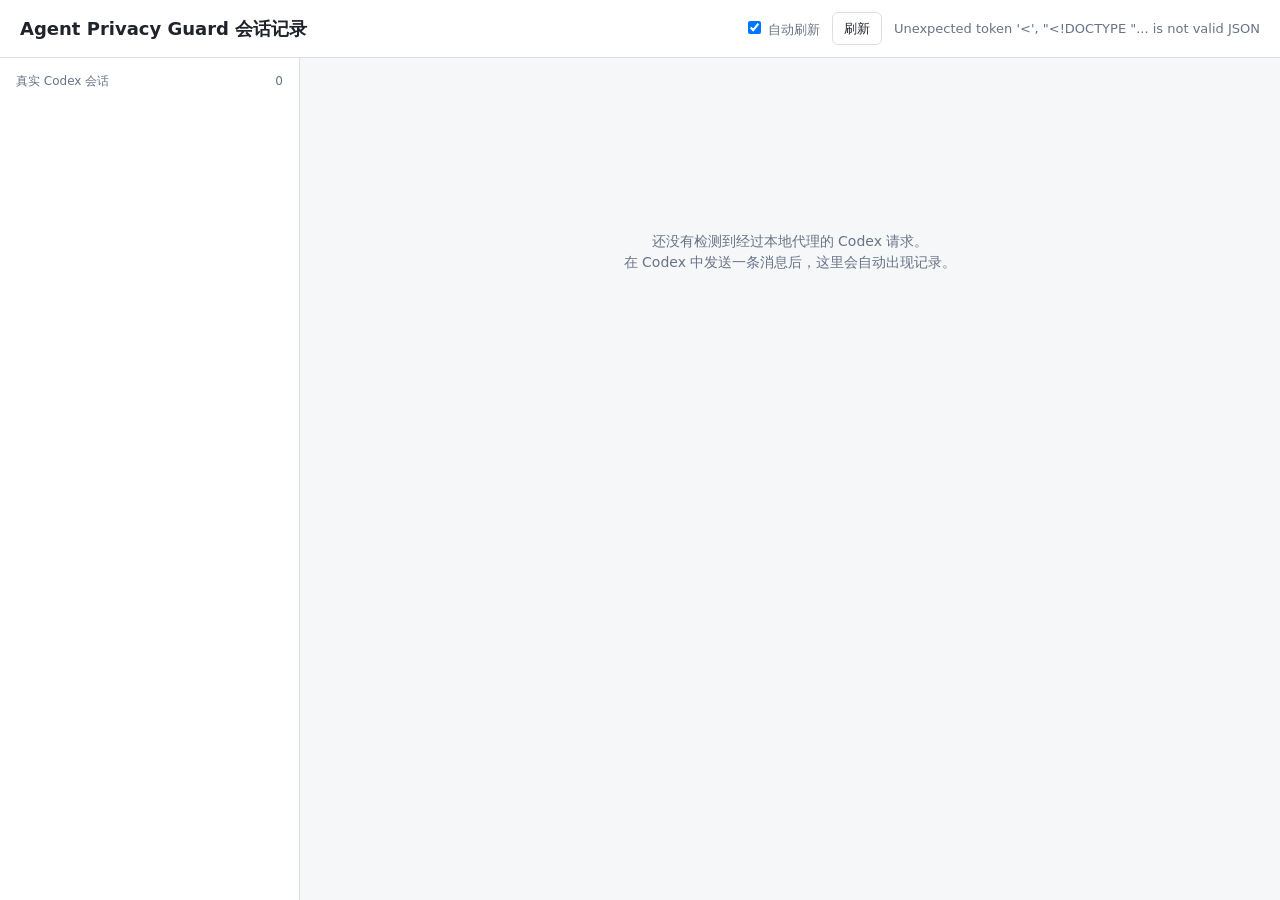
==== web/debug.html @ 15f10512 "初步联通" ====
<!doctype html>
<html lang="zh-CN">
<head>
  <meta charset="utf-8">
  <meta name="viewport" content="width=device-width, initial-scale=1">
  <title>Agent Privacy Guard 会话记录</title>
  <style>
    :root {
      color-scheme: light;
      --bg: #f6f7f9;
      --panel: #ffffff;
      --line: #d9dee7;
      --text: #20242a;
      --muted: #687386;
      --accent: #1769d2;
      --accent-soft: #eaf2fc;
      --ok: #087a55;
      --mask: #a15c00;
      --danger: #b42318;
    }

    * { box-sizing: border-box; }

    body {
      margin: 0;
      min-height: 100vh;
      background: var(--bg);
      color: var(--text);
      font: 14px/1.5 system-ui, -apple-system, BlinkMacSystemFont, "Segoe UI", sans-serif;
    }

    button, input { font: inherit; }

    header {
      height: 58px;
      display: flex;
      align-items: center;
      justify-content: space-between;
      gap: 16px;
      border-bottom: 1px solid var(--line);
      background: var(--panel);
      padding: 0 20px;
    }

    h1 {
      margin: 0;
      font-size: 18px;
      font-weight: 650;
    }

    .header-actions {
      display: flex;
      align-items: center;
      gap: 12px;
      color: var(--muted);
      font-size: 13px;
    }

    .refresh {
      border: 1px solid var(--line);
      border-radius: 6px;
      background: #fff;
      color: var(--text);
      padding: 6px 11px;
      cursor: pointer;
    }

    .layout {
      height: calc(100vh - 58px);
      display: grid;
      grid-template-columns: 300px minmax(0, 1fr);
    }

    aside {
      min-width: 0;
      overflow: auto;
      border-right: 1px solid var(--line);
      background: var(--panel);
    }

    .aside-title {
      position: sticky;
      top: 0;
      z-index: 1;
      display: flex;
      justify-content: space-between;
      padding: 14px 16px 10px;
      background: var(--panel);
      color: var(--muted);
      font-size: 12px;
    }

    .session-list {
      display: grid;
      gap: 2px;
      padding: 0 8px 12px;
    }

    .session-item {
      width: 100%;
      display: grid;
      gap: 4px;
      border: 0;
      border-radius: 6px;
      background: transparent;
      color: var(--text);
      padding: 10px;
      text-align: left;
      cursor: pointer;
    }

    .session-item:hover { background: #f3f5f8; }
    .session-item.active { background: var(--accent-soft); }

    .session-name, .session-preview {
      overflow: hidden;
      text-overflow: ellipsis;
      white-space: nowrap;
    }

    .session-name { font-weight: 600; }
    .session-preview { color: var(--muted); font-size: 12px; }

    .workspace {
      min-width: 0;
      overflow: auto;
      padding: 20px;
    }

    .conversation-head {
      max-width: 980px;
      margin: 0 auto 14px;
      display: flex;
      align-items: flex-start;
      justify-content: space-between;
      gap: 16px;
    }

    .conversation-title {
      margin: 0;
      font-size: 16px;
      font-weight: 650;
      overflow-wrap: anywhere;
    }

    .conversation-meta { color: var(--muted); font-size: 12px; }

    .conversation {
      max-width: 980px;
      min-height: 360px;
      display: grid;
      align-content: start;
      gap: 14px;
      margin: 0 auto;
    }

    .empty {
      min-height: 320px;
      display: grid;
      place-items: center;
      color: var(--muted);
      text-align: center;
      padding: 24px;
    }

    .turn {
      display: grid;
      gap: 8px;
      padding-bottom: 14px;
      border-bottom: 1px solid #e7eaf0;
    }

    .bubble {
      max-width: min(780px, 88%);
      border-radius: 8px;
      padding: 10px 12px;
      white-space: pre-wrap;
      overflow-wrap: anywhere;
    }

    .user { justify-self: end; background: #e8eef7; }
    .assistant { justify-self: start; background: #fff; border: 1px solid var(--line); }
    .assistant.pending { color: var(--muted); }

    details {
      border: 1px solid var(--line);
      border-radius: 8px;
      background: #fbfcfd;
    }

    summary {
      cursor: pointer;
      padding: 9px 11px;
      color: var(--muted);
      user-select: none;
    }

    .trace { display: grid; gap: 10px; padding: 0 11px 11px; }
    .meta { display: flex; flex-wrap: wrap; gap: 7px; }

    .pill {
      border: 1px solid var(--line);
      border-radius: 999px;
      padding: 2px 8px;
      background: #fff;
      color: var(--muted);
      font-size: 12px;
    }

    .pill.allow { color: var(--ok); border-color: #9fe0c3; }
    .pill.mask { color: var(--mask); border-color: #efc574; }
    .pill.block, .pill.error { color: var(--danger); border-color: #efaaa5; }

    .trace-grid {
      display: grid;
      grid-template-columns: repeat(2, minmax(0, 1fr));
      gap: 10px;
    }

    .trace-block { display: grid; gap: 5px; min-width: 0; }
    .trace-block label { color: var(--muted); font-size: 12px; }

    pre {
      min-height: 86px;
      max-height: 300px;
      margin: 0;
      overflow: auto;
      border: 1px solid #e2e6ec;
      border-radius: 6px;
      background: #fff;
      padding: 9px;
      white-space: pre-wrap;
      overflow-wrap: anywhere;
    }

    @media (max-width: 760px) {
      header { height: auto; min-height: 58px; padding: 10px 14px; }
      .layout { height: auto; grid-template-columns: 1fr; }
      aside { max-height: 230px; border-right: 0; border-bottom: 1px solid var(--line); }
      .workspace { padding: 14px; }
      .trace-grid { grid-template-columns: 1fr; }
      .bubble { max-width: 100%; }
    }
  </style>
</head>
<body>
  <header>
    <h1>Agent Privacy Guard 会话记录</h1>
    <div class="header-actions">
      <label><input id="autoRefresh" type="checkbox" checked> 自动刷新</label>
      <button id="refresh" class="refresh" type="button">刷新</button>
      <span id="status">正在读取真实代理记录</span>
    </div>
  </header>

  <div class="layout">
    <aside>
      <div class="aside-title"><span>真实 Codex 会话</span><span id="sessionCount">0</span></div>
      <div id="sessionList" class="session-list"></div>
    </aside>

    <main class="workspace">
      <div id="conversationHead" class="conversation-head" hidden>
        <div>
          <h2 id="conversationTitle" class="conversation-title"></h2>
          <div id="conversationLabel" class="conversation-meta"></div>
        </div>
        <div id="conversationMeta" class="conversation-meta"></div>
      </div>
      <section id="conversation" class="conversation" aria-live="polite">
        <div class="empty">还没有检测到经过本地代理的 Codex 请求。<br>在 Codex 中发送一条消息后，这里会自动出现记录。</div>
      </section>
    </main>
  </div>

  <script>
    const sessionList = document.getElementById("sessionList");
    const sessionCount = document.getElementById("sessionCount");
    const conversation = document.getElementById("conversation");
    const conversationHead = document.getElementById("conversationHead");
    const conversationTitle = document.getElementById("conversationTitle");
    const conversationLabel = document.getElementById("conversationLabel");
    const conversationMeta = document.getElementById("conversationMeta");
    const statusEl = document.getElementById("status");
    const autoRefresh = document.getElementById("autoRefresh");
    let selectedSessionId = "";
    let sessions = [];
    const expandedTraceIds = new Set();

    function display(value, fallback = "(空)") {
      return value == null || value === "" ? fallback : String(value);
    }

    function shortTime(value) {
      if (!value) return "";
      return value.replace("T", " ");
    }

    function setStatus(value) {
      statusEl.textContent = value;
    }

    function makeText(tag, className, value) {
      const element = document.createElement(tag);
      element.className = className;
      element.textContent = value;
      return element;
    }

    function renderSessionList() {
      sessionList.replaceChildren();
      sessionCount.textContent = sessions.length;
      for (const item of sessions) {
        const button = document.createElement("button");
        button.type = "button";
        button.className = `session-item${item.session_id === selectedSessionId ? " active" : ""}`;
        button.append(
          makeText("span", "session-name", item.session_id),
          makeText("span", "session-preview", display(item.latest_text, "等待会话内容")),
          makeText("span", "session-preview", `${item.trace_count} 次请求 · ${shortTime(item.updated_at)}`),
        );
        button.addEventListener("click", () => selectSession(item.session_id));
        sessionList.append(button);
      }
    }

    function traceBlock(labelText, value) {
      const block = document.createElement("div");
      block.className = "trace-block";
      const label = document.createElement("label");
      label.textContent = labelText;
      const pre = document.createElement("pre");
      pre.textContent = display(value);
      block.append(label, pre);
      return block;
    }

    function renderTrace(trace, index) {
      const turn = document.createElement("article");
      turn.className = "turn";
      turn.append(makeText("div", "bubble user", display(trace.original_text)));

      const pending = trace.status === "in_progress";
      const answer = trace.error
        ? `代理请求失败：${trace.error}`
        : pending
          ? "模型正在回复…"
          : display(trace.assistant_reply, "该次请求没有文本回复，详情中仍保留完整事件文件。");
      turn.append(makeText("div", `bubble assistant${pending ? " pending" : ""}`, answer));

      const details = document.createElement("details");
      details.dataset.traceId = trace.trace_id;
      details.open = expandedTraceIds.has(trace.trace_id);
      details.addEventListener("toggle", () => {
        if (details.open) expandedTraceIds.add(trace.trace_id);
        else expandedTraceIds.delete(trace.trace_id);
      });
      const summary = document.createElement("summary");
      summary.textContent = "隐私处理详情";
      const traceBody = document.createElement("div");
      traceBody.className = "trace";
      const meta = document.createElement("div");
      meta.className = "meta";
      const values = [
        [`action: ${trace.action}`, `pill ${trace.action}`],
        [`status: ${trace.status}`, `pill ${trace.status}`],
        [`turn: ${index + 1}`, "pill"],
        [`route: ${trace.route}`, "pill"],
        [`model: ${display(trace.model, "unknown")}`, "pill"],
        [`tokens: ${trace.token_count || 0}`, "pill"],
        [shortTime(trace.created_at), "pill"],
      ];
      for (const [value, className] of values) meta.append(makeText("span", className, value));

      const grid = document.createElement("div");
      grid.className = "trace-grid";
      grid.append(
        traceBlock("用户原文", trace.original_text),
        traceBlock("过滤后发给云端的文本", trace.sent_text),
        traceBlock("云端模型原始回复", trace.assistant_raw_reply),
        traceBlock("恢复后的最终答案", trace.assistant_reply),
      );
      traceBody.append(meta, grid);
      details.append(summary, traceBody);
      turn.append(details);
      return turn;
    }

    async function loadSession(sessionId) {
      const response = await fetch(`/gateway-traces/${encodeURIComponent(sessionId)}`, { cache: "no-store" });
      const payload = await response.json();
      if (!response.ok) throw new Error(payload.error || "读取会话失败");
      if (selectedSessionId !== sessionId) return;

      conversationHead.hidden = false;
      conversationTitle.textContent = payload.session_id;
      conversationLabel.textContent = payload.label || "本地识别的 Codex 会话";
      conversationMeta.textContent = `${payload.traces.length} 次请求 · 更新于 ${shortTime(payload.updated_at)}`;
      conversation.replaceChildren(...payload.traces.map(renderTrace));
    }

    async function selectSession(sessionId) {
      selectedSessionId = sessionId;
      renderSessionList();
      await loadSession(sessionId);
    }

    async function refresh() {
      try {
        const response = await fetch("/gateway-traces", { cache: "no-store" });
        const payload = await response.json();
        if (!response.ok) throw new Error(payload.error || "读取会话列表失败");
        sessions = payload.sessions || [];
        if (!selectedSessionId && sessions.length) selectedSessionId = sessions[0].session_id;
        if (selectedSessionId && !sessions.some(item => item.session_id === selectedSessionId)) {
          selectedSessionId = sessions[0]?.session_id || "";
        }
        renderSessionList();
        if (selectedSessionId) await loadSession(selectedSessionId);
        setStatus(`已连接 · ${shortTime(new Date().toISOString().slice(0, 19))}`);
      } catch (error) {
        setStatus(error.message);
      }
    }

    document.getElementById("refresh").addEventListener("click", refresh);
    setInterval(() => { if (autoRefresh.checked) refresh(); }, 2500);
    refresh();
  </script>
</body>
</html>
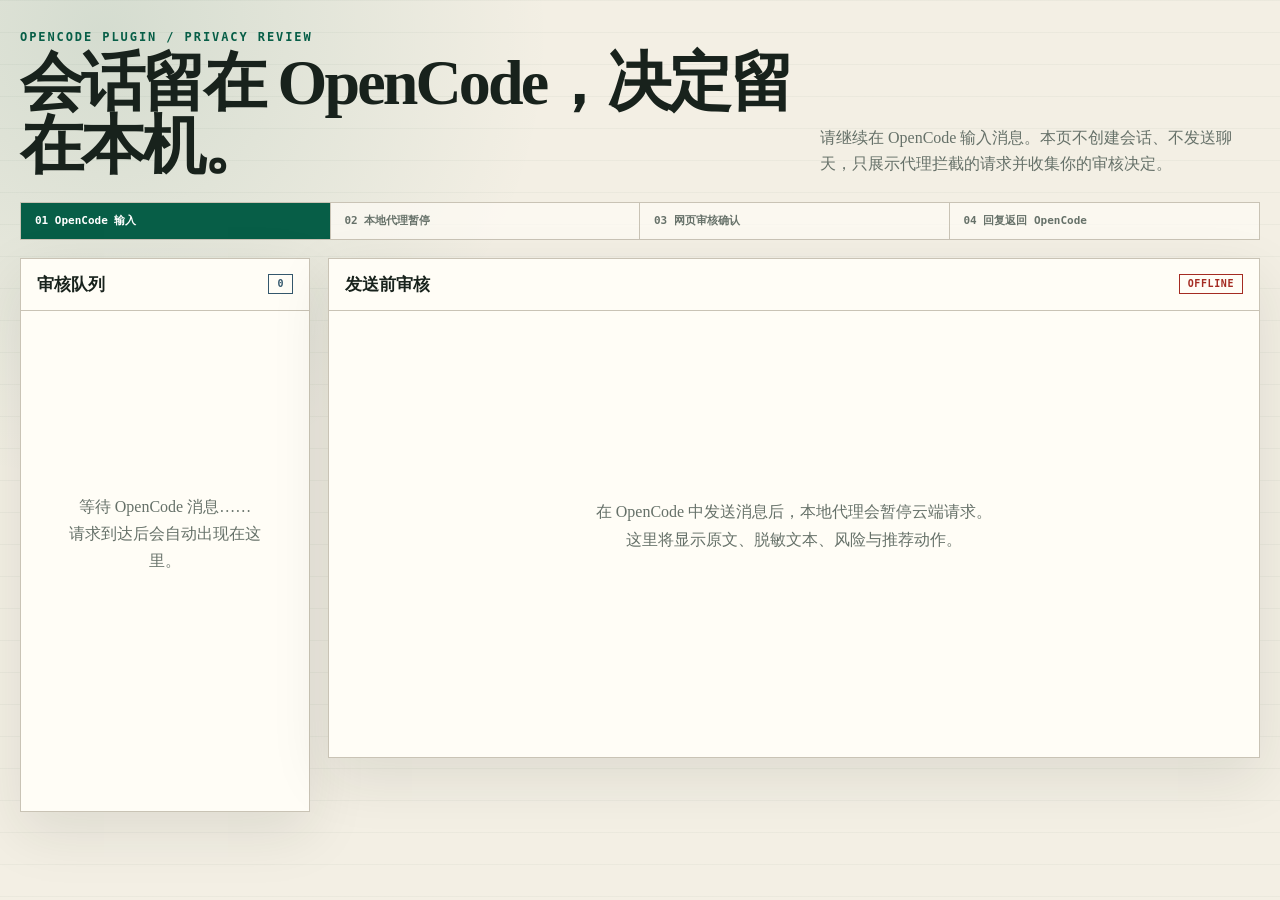
==== commit c5a7a16f: "opencode的插件初步" ====
--- a/web/debug.html
+++ b/web/debug.html
@@ -3,429 +3,108 @@
 <head>
   <meta charset="utf-8">
   <meta name="viewport" content="width=device-width, initial-scale=1">
-  <title>Agent Privacy Guard 会话记录</title>
+  <title>OpenCode Privacy Review</title>
   <style>
-    :root {
-      color-scheme: light;
-      --bg: #f6f7f9;
-      --panel: #ffffff;
-      --line: #d9dee7;
-      --text: #20242a;
-      --muted: #687386;
-      --accent: #1769d2;
-      --accent-soft: #eaf2fc;
-      --ok: #087a55;
-      --mask: #a15c00;
-      --danger: #b42318;
-    }
-
-    * { box-sizing: border-box; }
-
-    body {
-      margin: 0;
-      min-height: 100vh;
-      background: var(--bg);
-      color: var(--text);
-      font: 14px/1.5 system-ui, -apple-system, BlinkMacSystemFont, "Segoe UI", sans-serif;
-    }
-
-    button, input { font: inherit; }
-
-    header {
-      height: 58px;
-      display: flex;
-      align-items: center;
-      justify-content: space-between;
-      gap: 16px;
-      border-bottom: 1px solid var(--line);
-      background: var(--panel);
-      padding: 0 20px;
-    }
-
-    h1 {
-      margin: 0;
-      font-size: 18px;
-      font-weight: 650;
-    }
-
-    .header-actions {
-      display: flex;
-      align-items: center;
-      gap: 12px;
-      color: var(--muted);
-      font-size: 13px;
-    }
-
-    .refresh {
-      border: 1px solid var(--line);
-      border-radius: 6px;
-      background: #fff;
-      color: var(--text);
-      padding: 6px 11px;
-      cursor: pointer;
-    }
-
-    .layout {
-      height: calc(100vh - 58px);
-      display: grid;
-      grid-template-columns: 300px minmax(0, 1fr);
-    }
-
-    aside {
-      min-width: 0;
-      overflow: auto;
-      border-right: 1px solid var(--line);
-      background: var(--panel);
-    }
-
-    .aside-title {
-      position: sticky;
-      top: 0;
-      z-index: 1;
-      display: flex;
-      justify-content: space-between;
-      padding: 14px 16px 10px;
-      background: var(--panel);
-      color: var(--muted);
-      font-size: 12px;
-    }
-
-    .session-list {
-      display: grid;
-      gap: 2px;
-      padding: 0 8px 12px;
-    }
-
-    .session-item {
-      width: 100%;
-      display: grid;
-      gap: 4px;
-      border: 0;
-      border-radius: 6px;
-      background: transparent;
-      color: var(--text);
-      padding: 10px;
-      text-align: left;
-      cursor: pointer;
-    }
-
-    .session-item:hover { background: #f3f5f8; }
-    .session-item.active { background: var(--accent-soft); }
-
-    .session-name, .session-preview {
-      overflow: hidden;
-      text-overflow: ellipsis;
-      white-space: nowrap;
-    }
-
-    .session-name { font-weight: 600; }
-    .session-preview { color: var(--muted); font-size: 12px; }
-
-    .workspace {
-      min-width: 0;
-      overflow: auto;
-      padding: 20px;
-    }
-
-    .conversation-head {
-      max-width: 980px;
-      margin: 0 auto 14px;
-      display: flex;
-      align-items: flex-start;
-      justify-content: space-between;
-      gap: 16px;
-    }
-
-    .conversation-title {
-      margin: 0;
-      font-size: 16px;
-      font-weight: 650;
-      overflow-wrap: anywhere;
-    }
-
-    .conversation-meta { color: var(--muted); font-size: 12px; }
-
-    .conversation {
-      max-width: 980px;
-      min-height: 360px;
-      display: grid;
-      align-content: start;
-      gap: 14px;
-      margin: 0 auto;
-    }
-
-    .empty {
-      min-height: 320px;
-      display: grid;
-      place-items: center;
-      color: var(--muted);
-      text-align: center;
-      padding: 24px;
-    }
-
-    .turn {
-      display: grid;
-      gap: 8px;
-      padding-bottom: 14px;
-      border-bottom: 1px solid #e7eaf0;
-    }
-
-    .bubble {
-      max-width: min(780px, 88%);
-      border-radius: 8px;
-      padding: 10px 12px;
-      white-space: pre-wrap;
-      overflow-wrap: anywhere;
-    }
-
-    .user { justify-self: end; background: #e8eef7; }
-    .assistant { justify-self: start; background: #fff; border: 1px solid var(--line); }
-    .assistant.pending { color: var(--muted); }
-
-    details {
-      border: 1px solid var(--line);
-      border-radius: 8px;
-      background: #fbfcfd;
-    }
-
-    summary {
-      cursor: pointer;
-      padding: 9px 11px;
-      color: var(--muted);
-      user-select: none;
-    }
-
-    .trace { display: grid; gap: 10px; padding: 0 11px 11px; }
-    .meta { display: flex; flex-wrap: wrap; gap: 7px; }
-
-    .pill {
-      border: 1px solid var(--line);
-      border-radius: 999px;
-      padding: 2px 8px;
-      background: #fff;
-      color: var(--muted);
-      font-size: 12px;
-    }
-
-    .pill.allow { color: var(--ok); border-color: #9fe0c3; }
-    .pill.mask { color: var(--mask); border-color: #efc574; }
-    .pill.block, .pill.error { color: var(--danger); border-color: #efaaa5; }
-
-    .trace-grid {
-      display: grid;
-      grid-template-columns: repeat(2, minmax(0, 1fr));
-      gap: 10px;
-    }
-
-    .trace-block { display: grid; gap: 5px; min-width: 0; }
-    .trace-block label { color: var(--muted); font-size: 12px; }
-
-    pre {
-      min-height: 86px;
-      max-height: 300px;
-      margin: 0;
-      overflow: auto;
-      border: 1px solid #e2e6ec;
-      border-radius: 6px;
-      background: #fff;
-      padding: 9px;
-      white-space: pre-wrap;
-      overflow-wrap: anywhere;
-    }
-
-    @media (max-width: 760px) {
-      header { height: auto; min-height: 58px; padding: 10px 14px; }
-      .layout { height: auto; grid-template-columns: 1fr; }
-      aside { max-height: 230px; border-right: 0; border-bottom: 1px solid var(--line); }
-      .workspace { padding: 14px; }
-      .trace-grid { grid-template-columns: 1fr; }
-      .bubble { max-width: 100%; }
-    }
+    :root { color-scheme:light; --ink:#18221c; --muted:#667169; --paper:#f3efe4; --card:#fffdf6; --line:#c9c3b5; --green:#075e47; --green-soft:#deebe2; --amber:#9b5900; --red:#a42b22; --shadow:0 20px 55px rgba(31,39,32,.1); }
+    * { box-sizing:border-box; }
+    body { margin:0; min-height:100vh; background:radial-gradient(circle at 8% 4%,rgba(7,94,71,.13),transparent 28rem),linear-gradient(rgba(24,34,28,.035) 1px,transparent 1px),var(--paper); background-size:auto,100% 32px,auto; color:var(--ink); font-family:Georgia,"Noto Serif SC",serif; }
+    button,textarea { font:inherit; } button { cursor:pointer; }
+    .shell { width:min(1240px,calc(100% - 30px)); margin:0 auto; padding:30px 0 54px; }
+    header { display:flex; justify-content:space-between; gap:24px; align-items:end; margin-bottom:24px; }
+    .eyebrow { margin:0 0 8px; color:var(--green); font:700 12px/1.2 ui-monospace,monospace; letter-spacing:.16em; text-transform:uppercase; }
+    h1 { margin:0; font-size:clamp(34px,5vw,64px); line-height:.98; letter-spacing:-.045em; }
+    .lede { max-width:440px; margin:0; color:var(--muted); line-height:1.65; }
+    .flow { display:grid; grid-template-columns:repeat(4,1fr); border:1px solid var(--line); background:rgba(255,253,246,.68); margin-bottom:18px; }
+    .flow span { padding:11px 14px; border-right:1px solid var(--line); color:var(--muted); font:700 11px/1.25 ui-monospace,monospace; }
+    .flow span:last-child { border-right:0; } .flow .active { background:var(--green); color:white; }
+    .layout { display:grid; grid-template-columns:290px minmax(0,1fr); gap:18px; align-items:start; }
+    .panel { border:1px solid var(--line); background:var(--card); box-shadow:var(--shadow); }
+    .panel-head { display:flex; justify-content:space-between; align-items:center; gap:12px; padding:14px 16px; border-bottom:1px solid var(--line); }
+    .panel-head h2 { margin:0; font-size:17px; }
+    .badge { display:inline-flex; align-items:center; border:1px solid currentColor; padding:4px 8px; font:700 10px/1 ui-monospace,monospace; letter-spacing:.06em; text-transform:uppercase; }
+    .allow,.completed { color:var(--green); } .mask,.sending,.approved { color:var(--amber); } .block,.blocked,.error,.expired { color:var(--red); } .pending { color:#34576c; }
+    .queue { min-height:500px; padding:8px; }
+    .empty { min-height:430px; display:grid; place-items:center; padding:30px; color:var(--muted); text-align:center; line-height:1.7; }
+    .review-item { width:100%; display:grid; gap:7px; border:1px solid transparent; background:transparent; color:var(--ink); padding:11px; text-align:left; }
+    .review-item:hover { background:#f3f0e7; } .review-item.active { border-color:var(--green); background:var(--green-soft); }
+    .item-top { display:flex; justify-content:space-between; gap:8px; align-items:center; }
+    .item-title { overflow:hidden; text-overflow:ellipsis; white-space:nowrap; font-weight:700; }
+    .item-preview { overflow:hidden; text-overflow:ellipsis; white-space:nowrap; color:var(--muted); font-size:12px; }
+    .detail { min-height:500px; }
+    .detail-body { display:grid; gap:17px; padding:18px; }
+    .meta { display:flex; flex-wrap:wrap; gap:8px; }
+    .findings { display:flex; flex-wrap:wrap; gap:7px; }
+    .finding { background:#eee9dc; padding:5px 8px; font:12px/1.2 ui-monospace,monospace; }
+    .text-grid,.response-grid { display:grid; grid-template-columns:1fr 1fr; gap:12px; }
+    .label { color:var(--muted); font:700 11px/1.2 ui-monospace,monospace; letter-spacing:.08em; text-transform:uppercase; }
+    pre { min-height:140px; max-height:300px; margin:7px 0 0; overflow:auto; border:1px solid var(--line); background:#fff; padding:13px; white-space:pre-wrap; overflow-wrap:anywhere; font:13px/1.55 ui-monospace,"Cascadia Mono",monospace; }
+    .actions { display:grid; grid-template-columns:repeat(3,1fr); gap:9px; }
+    .action { position:relative; display:block; border:1px solid var(--line); padding:12px; color:var(--ink); cursor:pointer; }
+    .action input { position:absolute; opacity:0; pointer-events:none; }
+    .action strong { display:block; font:800 13px/1.2 ui-monospace,monospace; text-transform:uppercase; }
+    .action span { display:block; margin-top:6px; color:var(--muted); font-size:12px; }
+    .action:has(input:checked) { border-color:var(--green); background:var(--green-soft); box-shadow:inset 0 0 0 1px var(--green); }
+    .field { display:grid; gap:7px; border-left:3px solid var(--amber); padding-left:12px; }
+    textarea { width:100%; min-height:85px; resize:vertical; border:1px solid var(--line); background:white; padding:10px 11px; outline:none; }
+    textarea:focus { border-color:var(--green); box-shadow:0 0 0 3px rgba(7,94,71,.12); }
+    .primary { width:100%; border:1px solid var(--green); background:var(--green); color:white; padding:11px 15px; font-weight:700; }
+    .primary:disabled { cursor:wait; opacity:.55; }
+    .status-line { min-height:21px; color:var(--muted); font-size:13px; } .status-line.error { color:var(--red); }
+    .result { border-top:1px solid var(--line); padding-top:17px; }
+    [hidden] { display:none!important; }
+    @media(max-width:820px) { header { display:grid; } .layout,.text-grid,.response-grid { grid-template-columns:1fr; } .queue { min-height:160px; max-height:260px; overflow:auto; } .flow { grid-template-columns:1fr 1fr; } .flow span { border-bottom:1px solid var(--line); } .actions { grid-template-columns:1fr; } }
   </style>
 </head>
 <body>
-  <header>
-    <h1>Agent Privacy Guard 会话记录</h1>
-    <div class="header-actions">
-      <label><input id="autoRefresh" type="checkbox" checked> 自动刷新</label>
-      <button id="refresh" class="refresh" type="button">刷新</button>
-      <span id="status">正在读取真实代理记录</span>
+  <main class="shell">
+    <header>
+      <div><p class="eyebrow">OpenCode Plugin / Privacy Review</p><h1>会话留在 OpenCode，决定留在本机。</h1></div>
+      <p class="lede">请继续在 OpenCode 输入消息。本页不创建会话、不发送聊天，只展示代理拦截的请求并收集你的审核决定。</p>
+    </header>
+    <div class="flow"><span class="active">01 OpenCode 输入</span><span>02 本地代理暂停</span><span>03 网页审核确认</span><span>04 回复返回 OpenCode</span></div>
+    <div class="layout">
+      <aside class="panel">
+        <div class="panel-head"><h2>审核队列</h2><span id="queueCount" class="badge pending">0</span></div>
+        <div id="queue" class="queue"><div class="empty">等待 OpenCode 消息……<br>请求到达后会自动出现在这里。</div></div>
+      </aside>
+      <section class="panel detail">
+        <div class="panel-head"><h2>发送前审核</h2><span id="detailStatus" class="badge pending">WAITING</span></div>
+        <div id="detailEmpty" class="empty">在 OpenCode 中发送消息后，本地代理会暂停云端请求。<br>这里将显示原文、脱敏文本、风险与推荐动作。</div>
+        <div id="detailBody" class="detail-body" hidden>
+          <div id="meta" class="meta"></div><div id="findings" class="findings"></div>
+          <div class="text-grid"><div><div class="label">OpenCode 原始消息</div><pre id="originalText"></pre></div><div><div class="label">建议发送的脱敏文本</div><pre id="redactedText"></pre></div></div>
+          <div id="decisionArea">
+            <div class="label" style="margin-bottom:8px">最终动作</div>
+            <div class="actions">
+              <label class="action"><input type="radio" name="action" value="allow"><strong>Allow</strong><span>向云端发送原文</span></label>
+              <label class="action"><input type="radio" name="action" value="mask"><strong>Mask</strong><span>向云端发送脱敏文本</span></label>
+              <label class="action"><input type="radio" name="action" value="block"><strong>Block</strong><span>阻断本轮云端请求</span></label>
+            </div>
+            <div id="overrideField" class="field" hidden style="margin-top:12px"><label class="label" for="overrideReason">Override 理由（必填）</label><textarea id="overrideReason" placeholder="说明为什么不采用系统推荐动作……"></textarea></div>
+            <button id="confirmButton" class="primary" type="button" style="margin-top:12px">确认，让 OpenCode 继续</button>
+            <div id="decisionStatus" class="status-line"></div>
+          </div>
+          <div id="resultArea" class="result" hidden>
+            <div class="meta" id="auditMeta"></div>
+            <div id="blockedText" class="empty" hidden>本轮已阻断，OpenCode 将收到本地策略阻断回复。</div>
+            <div id="responseGrid" class="response-grid"><div><div class="label">云端原始消息</div><pre id="cloudResponse"></pre></div><div><div class="label">恢复隐私后的最终消息（返回 OpenCode）</div><pre id="restoredResponse"></pre></div></div>
+          </div>
+        </div>
+      </section>
     </div>
-  </header>
-
-  <div class="layout">
-    <aside>
-      <div class="aside-title"><span>真实 Codex 会话</span><span id="sessionCount">0</span></div>
-      <div id="sessionList" class="session-list"></div>
-    </aside>
-
-    <main class="workspace">
-      <div id="conversationHead" class="conversation-head" hidden>
-        <div>
-          <h2 id="conversationTitle" class="conversation-title"></h2>
-          <div id="conversationLabel" class="conversation-meta"></div>
-        </div>
-        <div id="conversationMeta" class="conversation-meta"></div>
-      </div>
-      <section id="conversation" class="conversation" aria-live="polite">
-        <div class="empty">还没有检测到经过本地代理的 Codex 请求。<br>在 Codex 中发送一条消息后，这里会自动出现记录。</div>
-      </section>
-    </main>
-  </div>
-
+  </main>
   <script>
-    const sessionList = document.getElementById("sessionList");
-    const sessionCount = document.getElementById("sessionCount");
-    const conversation = document.getElementById("conversation");
-    const conversationHead = document.getElementById("conversationHead");
-    const conversationTitle = document.getElementById("conversationTitle");
-    const conversationLabel = document.getElementById("conversationLabel");
-    const conversationMeta = document.getElementById("conversationMeta");
-    const statusEl = document.getElementById("status");
-    const autoRefresh = document.getElementById("autoRefresh");
-    let selectedSessionId = "";
-    let sessions = [];
-    const expandedTraceIds = new Set();
-
-    function display(value, fallback = "(空)") {
-      return value == null || value === "" ? fallback : String(value);
-    }
-
-    function shortTime(value) {
-      if (!value) return "";
-      return value.replace("T", " ");
-    }
-
-    function setStatus(value) {
-      statusEl.textContent = value;
-    }
-
-    function makeText(tag, className, value) {
-      const element = document.createElement(tag);
-      element.className = className;
-      element.textContent = value;
-      return element;
-    }
-
-    function renderSessionList() {
-      sessionList.replaceChildren();
-      sessionCount.textContent = sessions.length;
-      for (const item of sessions) {
-        const button = document.createElement("button");
-        button.type = "button";
-        button.className = `session-item${item.session_id === selectedSessionId ? " active" : ""}`;
-        button.append(
-          makeText("span", "session-name", item.session_id),
-          makeText("span", "session-preview", display(item.latest_text, "等待会话内容")),
-          makeText("span", "session-preview", `${item.trace_count} 次请求 · ${shortTime(item.updated_at)}`),
-        );
-        button.addEventListener("click", () => selectSession(item.session_id));
-        sessionList.append(button);
-      }
-    }
-
-    function traceBlock(labelText, value) {
-      const block = document.createElement("div");
-      block.className = "trace-block";
-      const label = document.createElement("label");
-      label.textContent = labelText;
-      const pre = document.createElement("pre");
-      pre.textContent = display(value);
-      block.append(label, pre);
-      return block;
-    }
-
-    function renderTrace(trace, index) {
-      const turn = document.createElement("article");
-      turn.className = "turn";
-      turn.append(makeText("div", "bubble user", display(trace.original_text)));
-
-      const pending = trace.status === "in_progress";
-      const answer = trace.error
-        ? `代理请求失败：${trace.error}`
-        : pending
-          ? "模型正在回复…"
-          : display(trace.assistant_reply, "该次请求没有文本回复，详情中仍保留完整事件文件。");
-      turn.append(makeText("div", `bubble assistant${pending ? " pending" : ""}`, answer));
-
-      const details = document.createElement("details");
-      details.dataset.traceId = trace.trace_id;
-      details.open = expandedTraceIds.has(trace.trace_id);
-      details.addEventListener("toggle", () => {
-        if (details.open) expandedTraceIds.add(trace.trace_id);
-        else expandedTraceIds.delete(trace.trace_id);
-      });
-      const summary = document.createElement("summary");
-      summary.textContent = "隐私处理详情";
-      const traceBody = document.createElement("div");
-      traceBody.className = "trace";
-      const meta = document.createElement("div");
-      meta.className = "meta";
-      const values = [
-        [`action: ${trace.action}`, `pill ${trace.action}`],
-        [`status: ${trace.status}`, `pill ${trace.status}`],
-        [`turn: ${index + 1}`, "pill"],
-        [`route: ${trace.route}`, "pill"],
-        [`model: ${display(trace.model, "unknown")}`, "pill"],
-        [`tokens: ${trace.token_count || 0}`, "pill"],
-        [shortTime(trace.created_at), "pill"],
-      ];
-      for (const [value, className] of values) meta.append(makeText("span", className, value));
-
-      const grid = document.createElement("div");
-      grid.className = "trace-grid";
-      grid.append(
-        traceBlock("用户原文", trace.original_text),
-        traceBlock("过滤后发给云端的文本", trace.sent_text),
-        traceBlock("云端模型原始回复", trace.assistant_raw_reply),
-        traceBlock("恢复后的最终答案", trace.assistant_reply),
-      );
-      traceBody.append(meta, grid);
-      details.append(summary, traceBody);
-      turn.append(details);
-      return turn;
-    }
-
-    async function loadSession(sessionId) {
-      const response = await fetch(`/gateway-traces/${encodeURIComponent(sessionId)}`, { cache: "no-store" });
-      const payload = await response.json();
-      if (!response.ok) throw new Error(payload.error || "读取会话失败");
-      if (selectedSessionId !== sessionId) return;
-
-      conversationHead.hidden = false;
-      conversationTitle.textContent = payload.session_id;
-      conversationLabel.textContent = payload.label || "本地识别的 Codex 会话";
-      conversationMeta.textContent = `${payload.traces.length} 次请求 · 更新于 ${shortTime(payload.updated_at)}`;
-      conversation.replaceChildren(...payload.traces.map(renderTrace));
-    }
-
-    async function selectSession(sessionId) {
-      selectedSessionId = sessionId;
-      renderSessionList();
-      await loadSession(sessionId);
-    }
-
-    async function refresh() {
-      try {
-        const response = await fetch("/gateway-traces", { cache: "no-store" });
-        const payload = await response.json();
-        if (!response.ok) throw new Error(payload.error || "读取会话列表失败");
-        sessions = payload.sessions || [];
-        if (!selectedSessionId && sessions.length) selectedSessionId = sessions[0].session_id;
-        if (selectedSessionId && !sessions.some(item => item.session_id === selectedSessionId)) {
-          selectedSessionId = sessions[0]?.session_id || "";
-        }
-        renderSessionList();
-        if (selectedSessionId) await loadSession(selectedSessionId);
-        setStatus(`已连接 · ${shortTime(new Date().toISOString().slice(0, 19))}`);
-      } catch (error) {
-        setStatus(error.message);
-      }
-    }
-
-    document.getElementById("refresh").addEventListener("click", refresh);
-    setInterval(() => { if (autoRefresh.checked) refresh(); }, 2500);
-    refresh();
+    const $=(id)=>document.getElementById(id); let reviews=[]; let selectedId=""; let lastSuggested="";
+    const esc=(value)=>value==null?"":String(value);
+    function badge(text,className=""){const el=document.createElement("span");el.className=`badge ${className}`;el.textContent=text;return el;}
+    function selectedAction(){return document.querySelector('input[name="action"]:checked')?.value||"";}
+    function refreshOverride(){const override=selectedAction()!==lastSuggested;$("overrideField").hidden=!override;}
+    function renderQueue(){$("queueCount").textContent=reviews.filter(item=>item.status==="pending").length; if(!reviews.length){$("queue").innerHTML='<div class="empty">等待 OpenCode 消息……<br>请求到达后会自动出现在这里。</div>';return;} $("queue").replaceChildren(...reviews.map(item=>{const button=document.createElement("button");button.type="button";button.className=`review-item${item.review_id===selectedId?" active":""}`;const top=document.createElement("div");top.className="item-top";const title=document.createElement("span");title.className="item-title";title.textContent=item.session_label||"OpenCode session";top.append(title,badge(item.status,item.status));const preview=document.createElement("div");preview.className="item-preview";preview.textContent=item.original_text||"(empty)";button.append(top,preview);button.addEventListener("click",()=>{selectedId=item.review_id;renderQueue();renderDetail(item);});return button;}));}
+    function renderDetail(item){$("detailEmpty").hidden=true;$("detailBody").hidden=false;$("detailStatus").textContent=item.status;$("detailStatus").className=`badge ${item.status}`;$("originalText").textContent=item.original_text;$("redactedText").textContent=item.redacted_text;$("meta").replaceChildren(badge(`risk ${item.risk_level}`,item.suggested_action),badge(`recommend ${item.suggested_action}`,item.suggested_action),badge(item.model||"unknown model"),badge(item.session_label||"OpenCode session"));$("findings").replaceChildren(...(item.findings.length?item.findings.map(f=>Object.assign(document.createElement("span"),{className:"finding",textContent:`${f.display_name} x${f.count}`})):[Object.assign(document.createElement("span"),{className:"finding",textContent:"未检测到敏感信息"})]));lastSuggested=item.suggested_action;$("decisionArea").hidden=item.status!=="pending";if(item.status==="pending"){document.querySelector(`input[name="action"][value="${item.suggested_action}"]`).checked=true;$("overrideReason").value="";refreshOverride();}const finished=["completed","blocked","error","expired","incomplete"].includes(item.status);$("resultArea").hidden=!finished;if(finished){$("auditMeta").replaceChildren(badge(`recommended ${item.suggested_action}`),badge(`final ${item.final_action||"-"}`),badge(item.is_override?`override: ${item.override_reason}`:"followed recommendation"));$("blockedText").hidden=item.status!=="blocked";$("responseGrid").hidden=item.status==="blocked";$("cloudResponse").textContent=item.cloud_response||item.error;$("restoredResponse").textContent=item.restored_response||item.error;}}
+    async function loadReviews(){try{const response=await fetch("/reviews",{cache:"no-store"});const payload=await response.json();reviews=payload.reviews||[];if(!selectedId||!reviews.some(item=>item.review_id===selectedId)){selectedId=reviews.find(item=>item.status==="pending")?.review_id||reviews[0]?.review_id||"";}renderQueue();const selected=reviews.find(item=>item.review_id===selectedId);if(selected)renderDetail(selected);}catch(error){$("detailStatus").textContent="OFFLINE";$("detailStatus").className="badge error";}}
+    for(const radio of document.querySelectorAll('input[name="action"]'))radio.addEventListener("change",refreshOverride);
+    $("confirmButton").addEventListener("click",async()=>{const finalAction=selectedAction(),reason=$("overrideReason").value.trim();if(finalAction!==lastSuggested&&!reason){$("decisionStatus").textContent="最终动作与推荐不一致，请填写 override 理由。";$("decisionStatus").className="status-line error";return;}$("confirmButton").disabled=true;$("decisionStatus").textContent="决定已提交，OpenCode 请求正在继续……";$("decisionStatus").className="status-line";try{const response=await fetch(`/reviews/${encodeURIComponent(selectedId)}/decision`,{method:"POST",headers:{"Content-Type":"application/json"},body:JSON.stringify({final_action:finalAction,override_reason:reason})});const payload=await response.json();if(!response.ok)throw new Error(payload.error||"提交失败");await loadReviews();}catch(error){$("decisionStatus").textContent=error.message;$("decisionStatus").className="status-line error";}finally{$("confirmButton").disabled=false;}});
+    setInterval(loadReviews,900);loadReviews();
   </script>
 </body>
 </html>
